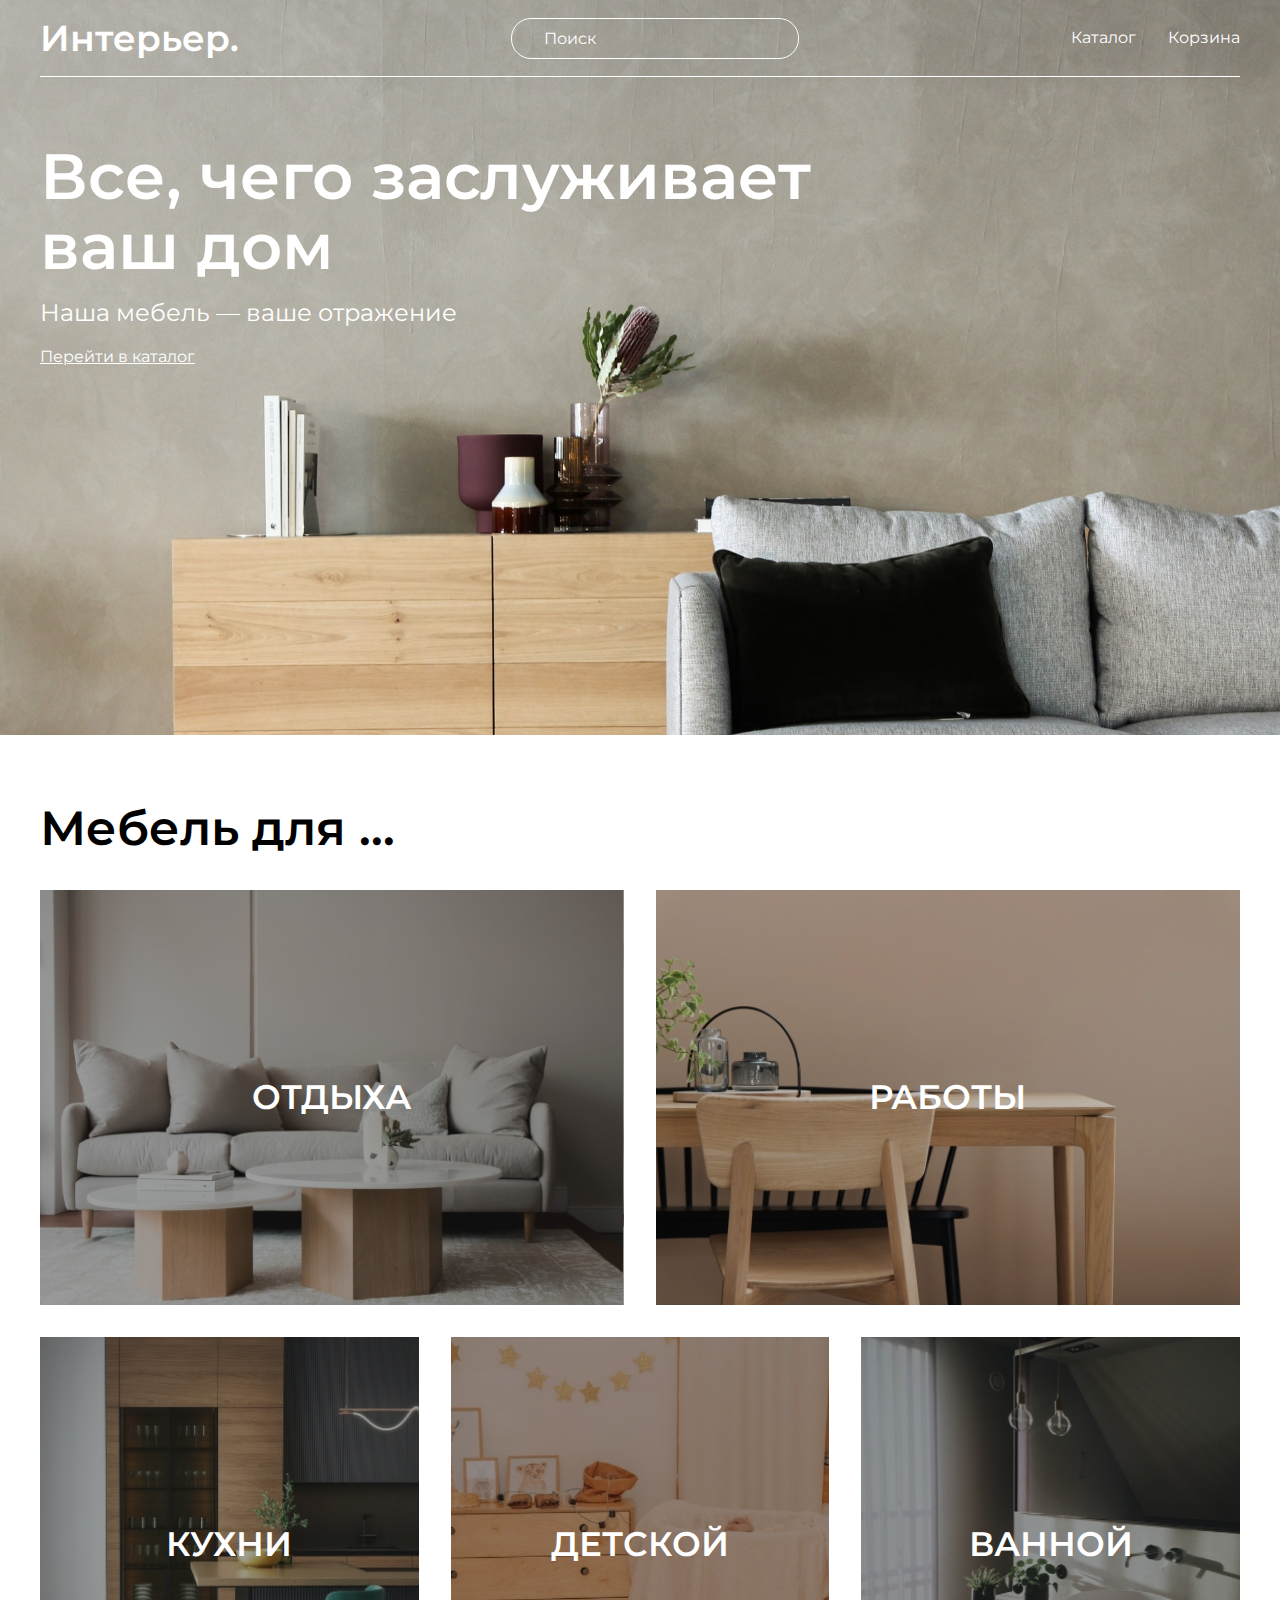
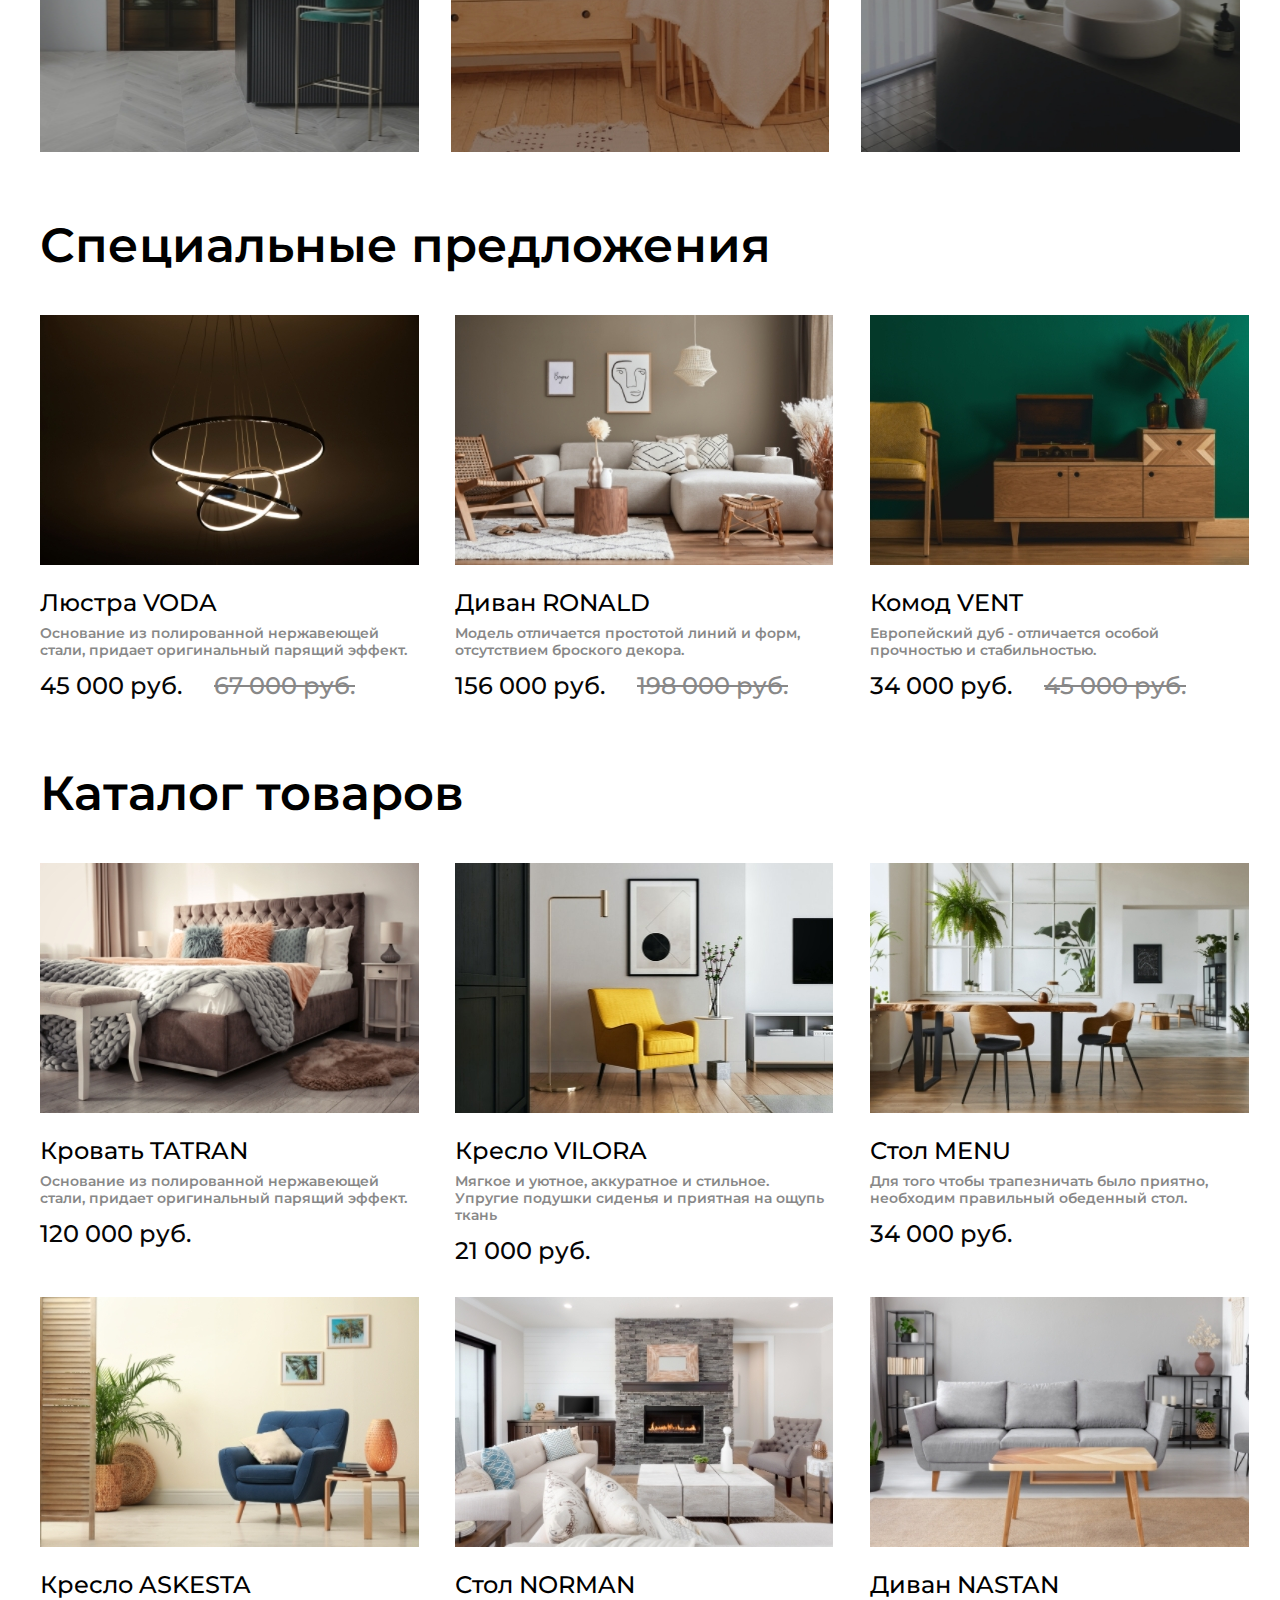
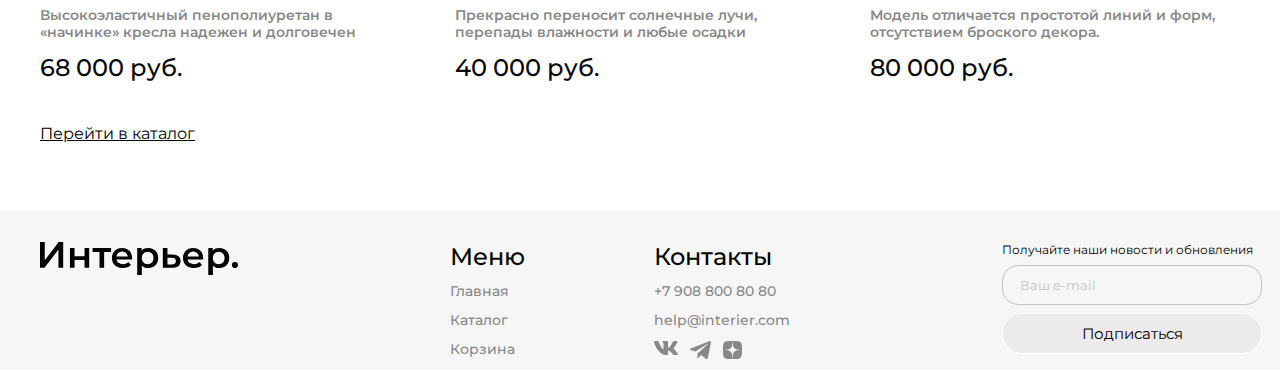
==== index.html @ 23f36836 "Add files via upload" ====
<!DOCTYPE html>
<html lang="en">
  <head>
    <meta charset="UTF-8" />
    <meta name="viewport" content="width=device-width, initial-scale=1.0" />
    <title>Shop</title>
    <link rel="icon" href="images/logo.jpg" />
    <link rel="stylesheet" href="styles/style.css" />
  </head>
  <body>
    <section class="top center">
      <header class="header">
        <section class="logo">
          <p>Интерьер.</p>
        </section>
        <form class="form">
          <input class="form__input" type="text" placeholder="Поиск" />
        </form>
        <nav class="menu">
          <ul>
            <li><a class="menu__link" href="catalog.html">Каталог</a></li>
            <li><a class="menu__link" href="basket.html">Корзина</a></li>
          </ul>
        </nav>
      </header>
      <section class="top__info">
        <h1 class="heading">Все, чего заслуживает ваш дом</h1>
        <p class="our-class">Наша мебель — ваше отражение</p>
        <a class="catalog" href="catalog.html">Перейти в каталог</a>
      </section>
    </section>
    <section class="center">
      <section class="for">
        <h2 class="product-for">Мебель для ...</h2>
        <section class="for__content">
          <section class="for__item for__item_big for__item_1">ОТДЫХА</section>
          <section class="for__item for__item_big for__item_2">РАБОТЫ</section>
          <section class="for__item for__item_small for__item_3">КУХНИ</section>
          <section class="for__item for__item_small for__item_4">
            ДЕТСКОЙ
          </section>
          <section class="for__item for__item_small for__item_5">
            ВАННОЙ
          </section>
        </section>
      </section>
    </section>
    <section class="center">
      <h2 class="product-special">Специальные предложения</h2>
      <section class="product-box">
        <section class="product-content">
          <a href="#">
            <img src="images/voda.jpeg" alt="default" />
          </a>
          <h3 class="product-name">Люстра VODA</h3>
          <p class="product-describe">
            Основание из полированной нержавеющей стали, придает оригинальный
            парящий эффект.
          </p>
          <section class="product-box__price">
            <p class="new-price">45 000 руб.</p>
            <p class="old-price">67 000 руб.</p>
          </section>
        </section>
        <section class="product-content">
          <a href="#">
            <img src="images/ronald.jpeg" alt="default" />
          </a>
          <h3 class="product-name">Диван RONALD</h3>
          <p class="product-describe">
            Модель отличается простотой линий и форм, отсутствием броского
            декора.
          </p>
          <section class="product-box__price">
            <p class="new-price">156 000 руб.</p>
            <p class="old-price">198 000 руб.</p>
          </section>
        </section>
        <section class="product-content">
          <a href="#">
            <img src="images/vent.jpeg" alt="default" />
          </a>
          <h3 class="product-name">Комод VENT</h3>
          <p class="product-describe">
            Европейский дуб - отличается особой прочностью и стабильностью.
          </p>
          <section class="product-box__price">
            <p class="new-price">34 000 руб.</p>
            <p class="old-price">45 000 руб.</p>
          </section>
        </section>
      </section>
    </section>
    <section class="center">
      <h2 class="product-special">Каталог товаров</h2>
      <section class="product-box">
        <section class="product-content">
          <a href="#">
            <img src="images/tatran.jpeg" alt="default" />
          </a>
          <h3 class="product-name">Кровать TATRAN</h3>
          <p class="product-describe">
            Основание из полированной нержавеющей стали, придает оригинальный
            парящий эффект.
          </p>
          <p class="new-price">120 000 руб.</p>
        </section>
        <section class="product-content">
          <a href="#">
            <img src="images/vilora.jpeg" alt="default" />
          </a>
          <h3 class="product-name">Кресло VILORA</h3>
          <p class="product-describe">
            Мягкое и уютное, аккуратное и стильное. Упругие подушки сиденья и
            приятная на ощупь ткань
          </p>
          <p class="new-price">21 000 руб.</p>
        </section>
        <section class="product-content">
          <a href="#">
            <img src="images/menu.jpeg" alt="default" />
          </a>
          <h3 class="product-name">Стол MENU</h3>
          <p class="product-describe">
            Для того чтобы трапезничать было приятно, необходим правильный
            обеденный стол.
          </p>
          <p class="new-price">34 000 руб.</p>
        </section>
        <section class="product-content">
          <a href="#">
            <img src="images/askesta.jpeg" alt="default" />
          </a>
          <h3 class="product-name">Кресло ASKESTA</h3>
          <p class="product-describe">
            Высокоэластичный пенополиуретан в «начинке» кресла надежен и
            долговечен
          </p>
          <p class="new-price">68 000 руб.</p>
        </section>
        <section class="product-content">
          <a href="#">
            <img src="images/norman.jpeg" alt="default" />
          </a>
          <h3 class="product-name">Стол NORMAN</h3>
          <p class="product-describe">
            Прекрасно переносит солнечные лучи, перепады влажности и любые
            осадки
          </p>
          <p class="new-price">40 000 руб.</p>
        </section>
        <section class="product-content">
          <a href="#">
            <img src="images/nastan.jpeg" alt="default" />
          </a>
          <h3 class="product-name">Диван NASTAN</h3>
          <p class="product-describe">
            Модель отличается простотой линий и форм, отсутствием броского
            декора.
          </p>
          <p class="new-price">80 000 руб.</p>
        </section>
      </section>
      <a class="product-catalog" href="catalog.html">Перейти в каталог</a>
    </section>
    <footer class="center footer">
      <section class="footer__logo">
        <img src="./images/interior.svg" alt="Логотип" width="198" />
      </section>
      <section class="footer__content">
        <section class="footer__info">
          <section class="footer__item">
            <h4 class="footer-menu">Меню</h4>
            <section class="footer__link">
              <a href="index.html">Главная</a>
            </section>
            <section class="footer__link">
              <a href="catalog.html">Каталог</a>
            </section>
            <section class="footer__link">
              <a href="basket.html">Корзина</a>
            </section>
          </section>
          <section class="footer__item">
            <h4 class="footer__contacts">Контакты</h4>
            <section class="footer__link">
              <a href="#">+7 908 800 80 80</a>
            </section>
            <section class="footer__link">
              <a href="#">help@interier.com</a>
            </section>
            <section class="footer__icons">
              <a href="https://vk.com/">
                <img src="images/vk.svg" alt="Вконтакте" />
              </a>
              <a href="https://telegram.org//">
                <img src="images/telegram.svg" alt="telegram" />
              </a>
              <a href="https://dzen.ru/">
                <img src="images/dzen.svg" alt="dzen" />
              </a>
            </section>
          </section>
        </section>
      </section>
      <section class="footer__form">
        <form action="#">
          <p class="news">Получайте наши новости и обновления</p>
          <input class="input-email" type="email" placeholder="Ваш e-mail" />
          <button class="btn-subscribe">Подписаться</button>
        </form>
      </section>
    </footer>
  </body>
</html>
---- styles/style.css ----
@charset "UTF-8";
@import url("https://fonts.googleapis.com/css2?family=Montserrat:ital,wght@0,100..900;1,100..900&display=swap");
@import url("https://fonts.googleapis.com/css2?family=Montserrat:ital,wght@0,100..900;1,100..900&display=swap");
* {
  margin: 0;
  padding: 0;
  font-family: Montserrat;
}

.center {
  padding-left: calc(50% - 600px);
  padding-right: calc(50% - 600px);
}

.header {
  display: flex;
  height: 76px;
  margin-bottom: 64px;
  flex-wrap: wrap;
  justify-content: space-between;
  align-items: center;
  border-bottom: 0.5px solid white;
}

.menu {
  display: flex;
  gap: 32px;
}

.menu > ul {
  display: flex;
  list-style-type: none;
  padding: 0;
  margin: 0;
  gap: 32px;
}

.menu__link {
  font-size: 16px;
  line-height: 20px;
  text-decoration: none;
  color: white;
}

.menu-link:hover,
.footer__link:hover {
  text-decoration: underline;
}

.heading {
  color: white;
  font-size: 64px;
  font-weight: 600;
  line-height: 70px;
  letter-spacing: 0%;
  text-align: left;
  width: 792px;
  margin-bottom: 16px;
}

.our-class {
  color: white;
  font-family: Montserrat;
  font-size: 24px;
  font-weight: 400;
  line-height: 32px;
  letter-spacing: 0%;
  text-align: left;
  width: 792px;
  margin-bottom: 16px;
}

.catalog {
  color: white;
  font-family: Montserrat;
  font-size: 16px;
  font-weight: 400;
  line-height: 24px;
  letter-spacing: 0%;
  text-align: left;
  text-decoration-line: underline;
}

.product-catalog {
  display: block;
  color: black;
  font-family: Montserrat;
  font-size: 16px;
  font-weight: 400;
  line-height: 24px;
  letter-spacing: 0%;
  text-align: left;
  text-decoration-line: underline;
  margin-top: 40px;
  margin-bottom: 64px;
}

.product-special,
.product-for {
  font-weight: 600;
  font-size: 48px;
  line-height: 59px;
  color: #000000;
  margin-bottom: 32px;
  padding-top: 64px;
}

.product-content {
  display: flex;
  font-weight: 600;
  font-size: 48px;
  line-height: 59px;
  color: #000000;
  width: 370px;
  flex-direction: column;
}

.product-name {
  font-weight: 500;
  font-size: 24px;
  line-height: 29px;
  color: #000000;
  margin-top: 10px;
  margin-bottom: 8px;
}

.product-describe {
  font-size: 14px;
  line-height: 17px;
  color: #888888;
  margin-bottom: 12px;
}

.product-box {
  display: flex;
  gap: 32px;
  flex-wrap: wrap;
}

.product-box__price {
  display: flex;
  gap: 32px;
}

.new-price {
  font-weight: 500;
  font-size: 24px;
  line-height: 29px;
  color: #050505;
}

.old-price {
  font-weight: 500;
  font-size: 24px;
  line-height: 29px;
  text-decoration-line: line-through;
  color: #888888;
}

.footer__contacts {
  color: rgb(0, 0, 0);
  font-size: 24px;
  font-weight: 500;
  line-height: 29px;
  letter-spacing: 0%;
  text-align: left;
  margin-bottom: 12px;
}

.footer__link {
  color: rgb(136, 136, 136);
  font-size: 14px;
  font-weight: 500;
  line-height: 17px;
  letter-spacing: 0%;
  text-align: left;
  margin-bottom: 12px;
}

.news {
  font-size: 14px;
  line-height: 16px;
  color: #000000;
  margin-bottom: 16px;
}

.btn-subscribe {
  background: rgba(222, 215, 215, 0.41);
  border: 1px solid #ffffff;
  box-sizing: border-box;
  border-radius: 20px;
  width: 260px;
  height: 41px;
  font-size: 15px;
  line-height: 18px;
  color: #000000;
}

.contacts__link {
  color: rgb(136, 136, 136);
  font-family: Montserrat;
  font-size: 14px;
  font-weight: 500;
  line-height: 17px;
  letter-spacing: 0%;
  text-align: left;
  margin-bottom: 12px;
}

.form__input {
  box-sizing: border-box;
  border: 1px solid rgb(255, 255, 255);
  border-radius: 20px;
  font-size: 16px;
  line-height: 20px;
  text-decoration: none;
  color: white;
  width: 288px;
  height: 41px;
  padding-left: 32px;
  padding-top: 10.5px;
  padding-bottom: 10.5px;
  background-color: transparent;
}

.input-email {
  box-sizing: border-box;
  border: 1px solid rgb(196, 196, 196);
  border-radius: 16px;
  background: rgb(255, 255, 255);
  width: 260px;
  height: 40px;
  color: rgb(196, 196, 196);
  padding-left: 17px;
  padding-top: 12px;
  padding-bottom: 13px;
  background-color: transparent;
  margin-bottom: 8px;
}

.form__input::-moz-placeholder {
  color: white;
}

.form__input::placeholder {
  color: white;
}

.input-email::-moz-placeholder {
  color: rgb(196, 196, 196);
}

.input-email::placeholder {
  color: rgb(196, 196, 196);
}

.logo {
  color: white;
  font-family: Montserrat;
  font-size: 36px;
  font-weight: 600;
  line-height: 44px;
  letter-spacing: 0%;
  text-align: left;
}

.footer__logo {
  fill: black;
}

.footer__item a {
  text-decoration: none;
  color: rgb(136, 136, 136);
  font-family: Montserrat;
  font-size: 14px;
  font-weight: 500;
  line-height: 17px;
  letter-spacing: 0%;
  text-align: left;
}

.top {
  background: url(../images/top.jpeg), rgb(196, 196, 196);
  background-size: cover;
  height: 735px;
}

.footer-menu {
  color: rgb(0, 0, 0);
  font-size: 24px;
  font-weight: 500;
  line-height: 29px;
  letter-spacing: 0%;
  text-align: left;
  margin-bottom: 12px;
}

footer {
  background: rgb(247, 246, 246);
  display: flex;
  gap: 212px;
  padding-top: 32px;
}

.footer__info {
  display: flex;
  gap: 129px;
}

.footer__content {
  display: flex;
  gap: 192px;
}

.footer__icons {
  display: flex;
  gap: 12px;
}

.news {
  color: rgb(0, 0, 0);
  font-family: Montserrat;
  font-size: 12px;
  font-weight: 400;
  line-height: 15px;
  letter-spacing: 0%;
  text-align: left;
  margin-bottom: 8px;
}

.for__item {
  height: 415px;
  font-family: Montserrat;
  font-size: 34px;
  font-weight: 600;
  line-height: 41px;
  letter-spacing: 0%;
  color: white;
  display: flex;
  justify-content: center;
  align-items: center;
}

.for__content {
  display: grid;
  gap: 32px;
  grid-template-columns: repeat(12, 1fr);
}

.for__item_big {
  grid-column: span 6;
}

.for__item_small {
  grid-column: span 4;
}

.for__item_1 {
  background-image: url(../images/for-chill.jpeg);
}

.for__item_2 {
  background-image: url(../images/for-work.jpeg);
}

.for__item_3 {
  background-image: url(../images/for-kitchen.jpeg);
}

.for__item_4 {
  background-image: url(../images/for-lullaby.jpeg);
}

.for__item_5 {
  background-image: url(../images/for-bathroom.jpeg);
}

.catalog {
  color: rgb(255, 255, 255);
  font-family: Montserrat;
  font-size: 16px;
  font-weight: 400;
  line-height: 24px;
  letter-spacing: 0%;
  text-align: left;
  text-decoration-line: underline;
}

.show-more {
  display: block;
  color: black;
  font-family: Montserrat;
  font-size: 16px;
  font-weight: 400;
  line-height: 24px;
  letter-spacing: 0%;
  text-align: left;
  text-decoration-line: underline;
  margin-top: 40px;
  margin-bottom: 64px;
}

.product-box {
  margin-top: 40px;
  display: flex;
  gap: 32px;
  flex-wrap: wrap;
  justify-content: space-between;
}

.top-catalog {
  background: url(../images/interior-top.jpeg), rgb(196, 196, 196);
  background-size: cover;
  height: 400px;
}

.catalog-info {
  display: flex;
  margin-top: 64px;
  justify-content: space-between;
}

.catalog-info__path {
  display: flex;
  justify-content: space-between;
  gap: 10px;
  width: 229px;
}

.catalog-info__path_link {
  color: black;
  text-decoration: none;
}

.catalog-info__selectors {
  display: flex;
}

.catalog-info__filtration_selector,
.catalog-info__ordering_selector {
  appearance: none; /* Убираем стандартный вид */
  -webkit-appearance: none; /* Для Safari */
  -moz-appearance: none; /* Для Firefox */
  display: flex;
  align-items: center;
  padding: 10px 54px 10px 20px;
  border: 1px solid #000;
  border-radius: 20px;
  font-size: 16px;
  cursor: pointer;
  -webkit-user-select: none;
     -moz-user-select: none;
          user-select: none;
  width: -moz-fit-content;
  width: fit-content;
  appearance: none;
  background: url(../images/selector-triangle.svg) no-repeat calc(100% - 22px) 16px;
}

.catalog-info__ordering {
  margin-left: 10px;
}

/* Позиционирование всплывающей фильтрации */
.title {
  color: rgb(5, 5, 5);
  font-family: Montserrat;
  font-size: 16px;
  font-weight: 500;
  line-height: 20px;
  letter-spacing: 0%;
  text-align: left;
  margin-bottom: 14px;
}

.catalog-info__filtration {
  position: relative;
}

.catalog-info__filtration_on {
  box-shadow: 0px 4px 67px -12px rgba(0, 0, 0, 0.32);
  display: block;
  width: 446px;
  height: 468px;
  position: absolute;
  right: 0px;
  bottom: -562px;
  background-color: white;
  padding-left: 48px;
  padding-right: 48px;
  padding-top: 40px;
  padding-bottom: 40px;
  /*text*/
  color: rgb(0, 0, 0);
  font-family: Montserrat;
  font-size: 14px;
  font-weight: 400;
  line-height: 17px;
  letter-spacing: 0%;
  text-align: left;
}

.catalog-info__filtration_on_all {
  display: flex;
  justify-content: space-between;
  flex-direction: row;
  gap: 80px;
}

.catalog-info__filtration_on form {
  width: 100%;
}

input[type=radio] {
  display: none;
}

input[type=radio] + label {
  position: relative;
  padding-left: 25px;
  cursor: pointer;
  color: rgb(0, 0, 0);
  font-family: Montserrat;
  font-size: 14px;
  font-weight: 400;
  line-height: 17px;
  letter-spacing: 0%;
  text-align: left;
}

input[type=radio] + label:before {
  content: "";
  position: absolute;
  left: 0;
  top: 50%;
  transform: translateY(-50%);
  width: 15px;
  height: 15px;
  border: 1px solid black;
  border-radius: 50%;
  background-color: white;
}

input[type=radio]:checked + label:after {
  content: "";
  position: absolute;
  width: 4px;
  height: 6px;
  left: 4px;
  top: 7px;
  border: 1px solid black;
  border-width: 0px 1px 1px 0px;
  transform: rotate(45deg) translateY(-50%);
}

.catalog-info__filtration_on_delivery-date {
  display: flex;
  flex-direction: column;
  gap: 14px;
  margin-bottom: 32px;
}

.catalog-info__filtration_on_price {
  margin-bottom: 36px;
}

.first-circle,
.last-circle {
  height: 6px;
  width: 6px;
  border: 1px solid black;
  background-color: black;
  border-radius: 50%;
  position: relative;
  bottom: 3px;
}

.progress-bar {
  display: flex;
  justify-content: space-between;
}

.catalog-info__filtration_on_price_range {
  display: flex;
  justify-content: space-between;
}

.progress-bar {
  margin-top: 18px;
  width: 100%;
  height: 1px;
  background-color: #000;
}

input[type=checkbox] {
  display: none;
}

input[type=checkbox] + label {
  position: relative;
  padding-left: 25px;
  cursor: pointer;
  color: rgb(0, 0, 0);
  font-family: Montserrat;
  font-size: 14px;
  font-weight: 400;
  line-height: 17px;
  letter-spacing: 0%;
  text-align: left;
}

input[type=checkbox] + label:before {
  content: "";
  position: absolute;
  left: 0;
  top: 50%;
  transform: translateY(-50%);
  width: 15px;
  height: 15px;
  border: 1px solid black;
  border-radius: 5%;
  background-color: white;
}

input[type=checkbox]:checked + label:after {
  content: "";
  position: absolute;
  top: 30%;
  width: 4px;
  height: 6px;
  left: 4px;
  border: 1px solid black;
  border-width: 0px 1px 1px 0px;
  transform: rotate(45deg) translateY(-50%);
}

.catalog-info__filtration_on_type {
  display: flex;
  flex-direction: column;
  gap: 14px;
}

.catalog-info__filtration_on_1,
.catalog-info__filtration_on_2 {
  display: flex;
  flex-direction: column;
  width: 50%;
}

/*Цвета квадратов чекбокса*/
.catalog-info__filtration_on_color > #white + label:before {
  background-color: white;
}

.catalog-info__filtration_on_color > #black + label:before {
  background-color: black;
}

.catalog-info__filtration_on_color > #gray + label:before {
  background-color: gray;
}

.catalog-info__filtration_on_color > #red + label:before {
  background-color: red;
}

.catalog-info__filtration_on_color > #orange + label:before {
  background-color: orange;
}

.catalog-info__filtration_on_color > #yellow + label:before {
  background-color: yellow;
}

.catalog-info__filtration_on_color > #green + label:before {
  background-color: green;
}

.catalog-info__filtration_on_color > #turquoise + label:before {
  background-color: turquoise;
}

.catalog-info__filtration_on_color > #blue + label:before {
  background-color: blue;
}

.catalog-info__filtration_on_color > #darkblue + label:before {
  background-color: darkblue;
}

.catalog-info__filtration_on_color > #violet + label:before {
  background-color: violet;
}

.catalog-info__filtration_on_color > #darkviolet + label:before {
  background-color: darkviolet;
}

.catalog-info__filtration_on_color > #darkpink + label:before {
  background-color: rgb(216, 154, 255);
}

.catalog-info__filtration_on_color > #pink + label:before {
  background-color: pink;
}

.catalog-info__filtration_on_submit > button[type=submit] {
  padding: 10px 76px;
  border-radius: 20px;
  background-color: white;
  box-sizing: border-box;
  border: 1px solid rgb(4, 4, 4);
  position: relative;
  left: calc(100% - 252px);
}

.catalog-info__filtration_on_submit > button[type=submit]:hover {
  cursor: pointer;
}

.catalog-info__filtration_on_submit {
  position: relative;
}

.catalog-info__filtration_on_color {
  display: flex;
  flex-direction: row;
  flex-wrap: wrap;
  gap: 29px 0px;
  justify-content: space-between;
  margin-top: 15px;
  margin-bottom: 32px;
}

button[type=submit] {
  margin-bottom: 0px;
}

.heading-basket {
  color: white;
  font-size: 64px;
  font-weight: 600;
  line-height: 70px;
  letter-spacing: 0%;
  text-align: left;
  width: 792px;
  margin-bottom: 16px;
  margin-top: 127px;
}

.top-basket {
  background: url(../images/basket-top.jpeg), rgb(196, 196, 196);
  background-size: cover;
  height: 400px;
  background-position: center;
  background-repeat: no-repeat;
}

.for__item {
  height: 415px;
  font-family: Montserrat;
  font-size: 34px;
  font-weight: 600;
  line-height: 41px;
  letter-spacing: 0%;
  color: white;
  display: flex;
  justify-content: center;
  align-items: center;
}

.for__content {
  display: grid;
  gap: 32px;
  grid-template-columns: repeat(12, 1fr);
}

.for__item_big {
  grid-column: span 6;
}

.for__item_small {
  grid-column: span 4;
}

.for__item_1 {
  background-image: url(../images/for-chill.jpeg);
}

.for__item_2 {
  background-image: url(../images/for-work.jpeg);
}

.for__item_3 {
  background-image: url(../images/for-kitchen.jpeg);
}

.for__item_4 {
  background-image: url(../images/for-lullaby.jpeg);
}

.for__item_5 {
  background-image: url(../images/for-bathroom.jpeg);
} 
.basket {
  display: grid;
  grid-template-columns: repeat(12, 1fr);
  gap: 32px;
  margin-top: 64px;
}
.basket__form {
  border-radius: 20px;
  background: rgb(247, 246, 246);
  height: 556px;
  grid-column: span 4;
  display: flex;
  flex-direction: column;
  align-items: center;
}
.basket__form-heading {
  margin-top: 42px;
  font-size: 20px;
  font-weight: 700;
}
.basket__form-data {
  padding: 0;
  margin-top: 35px;
}
.basket__form-data-adress {
  margin-top: 44px;
  border-bottom: 1px solid rgb(202, 205, 216);
}
.basket__form-data-name {
  border-bottom: 1px solid rgb(202, 205, 216);
}
.basket__form-data-number {
  margin-top: 44px;
  border-bottom: 1px solid rgb(202, 205, 216);
}
.basket__form-data input {
  width: 288px;
  border: none;
  background-color: rgb(247, 246, 246);
}
.basket__form-data input::-moz-placeholder {
  color: #000000;
  font-size: 14px;
  font-weight: 400;
  line-height: 17px;
  letter-spacing: 0px;
  text-align: left;
}
.basket__form-data input::placeholder {
  color: #000000;
  font-size: 14px;
  font-weight: 400;
  line-height: 17px;
  letter-spacing: 0px;
  text-align: left;
}
.basket__form-total {
  color: rgb(0, 0, 0);
  font-family: Montserrat;
  font-size: 24px;
  font-weight: 500;
  line-height: 29px;
  letter-spacing: 0px;
  text-align: center;
  margin-top: 64px;
}
.basket__form-ordering {
  margin-top: 18px;
}
.basket__form-ordering button {
  padding-left: 76px;
  padding-right: 76px;
  box-sizing: border-box;
  border: 1px solid rgb(4, 4, 4);
  border-radius: 20px;
  color: #000000;
  font-weight: 400;
  font-family: Montserrat;
  font-size: 16px;
  font-weight: 400;
  line-height: 210%;
  letter-spacing: 0px;
  text-align: center;
  text-decoration-line: none;
}
.basket__form-ordering button:hover {
  cursor: pointer;
}
.basket__content {
  grid-column: span 8;
}
.basket__name-box {
  display: flex;
  justify-content: space-between;
  padding-bottom: 14px;
}
.basket__item {
  align-items: flex-start;
  justify-content: space-between;
  display: flex;
  padding-top: 25px;
  padding-bottom: 32px;
  border-top: 0.5px solid rgb(202, 205, 216);
}
.basket__info {
  width: 276px;
  display: flex;
  gap: 16px;
  flex-direction: column;
}
.basket__info-description {
  font-size: 14px;
  font-weight: 400;
  color: rgb(136, 136, 136);
}
.basket__info-price {
  color: rgb(5, 5, 5);
  font-size: 16px;
  font-weight: 600;
}
.basket__info h4 {
  font-size: 24px;
  font-weight: 600;
}
.basket__left {
  display: flex;
  gap: 32px;
}
.basket__choice {
  display: flex;
  gap: 7px;
}
.basket__choice-remove, .basket__choice-continue {
  padding-left: 33px;
  padding-right: 34px;
  padding-top: 10px;
  padding-bottom: 10px;
  border: 1px solid rgb(0, 0, 0);
  border-radius: 50px;
  background-color: white;
}
.basket__choice-remove a, .basket__choice-continue a {
  color: #000000;
  text-decoration: none;
  font-weight: 400;
}
.basket__choice-remove:hover, .basket__choice-continue:hover {
  cursor: pointer;
}
.basket__link-box {
  display: flex;
  gap: 30px;
}
.basket__link-box-delete, .basket__link-box-chosen {
  color: #000000;
  font-weight: 400;
  font-family: Montserrat;
  font-size: 14px;
  font-weight: 400;
  line-height: 210%;
  letter-spacing: 0px;
  text-align: center;
  text-decoration-line: underline;
}
.basket__item-number input {
  padding-left: 13px;
  padding-top: 11px;
  padding-bottom: 13px;
  padding-right: 24px;
  width: 32px;
  height: 25px;
  border-radius: 6px;
  background: rgb(247, 246, 246);
}/*# sourceMappingURL=style.css.map */
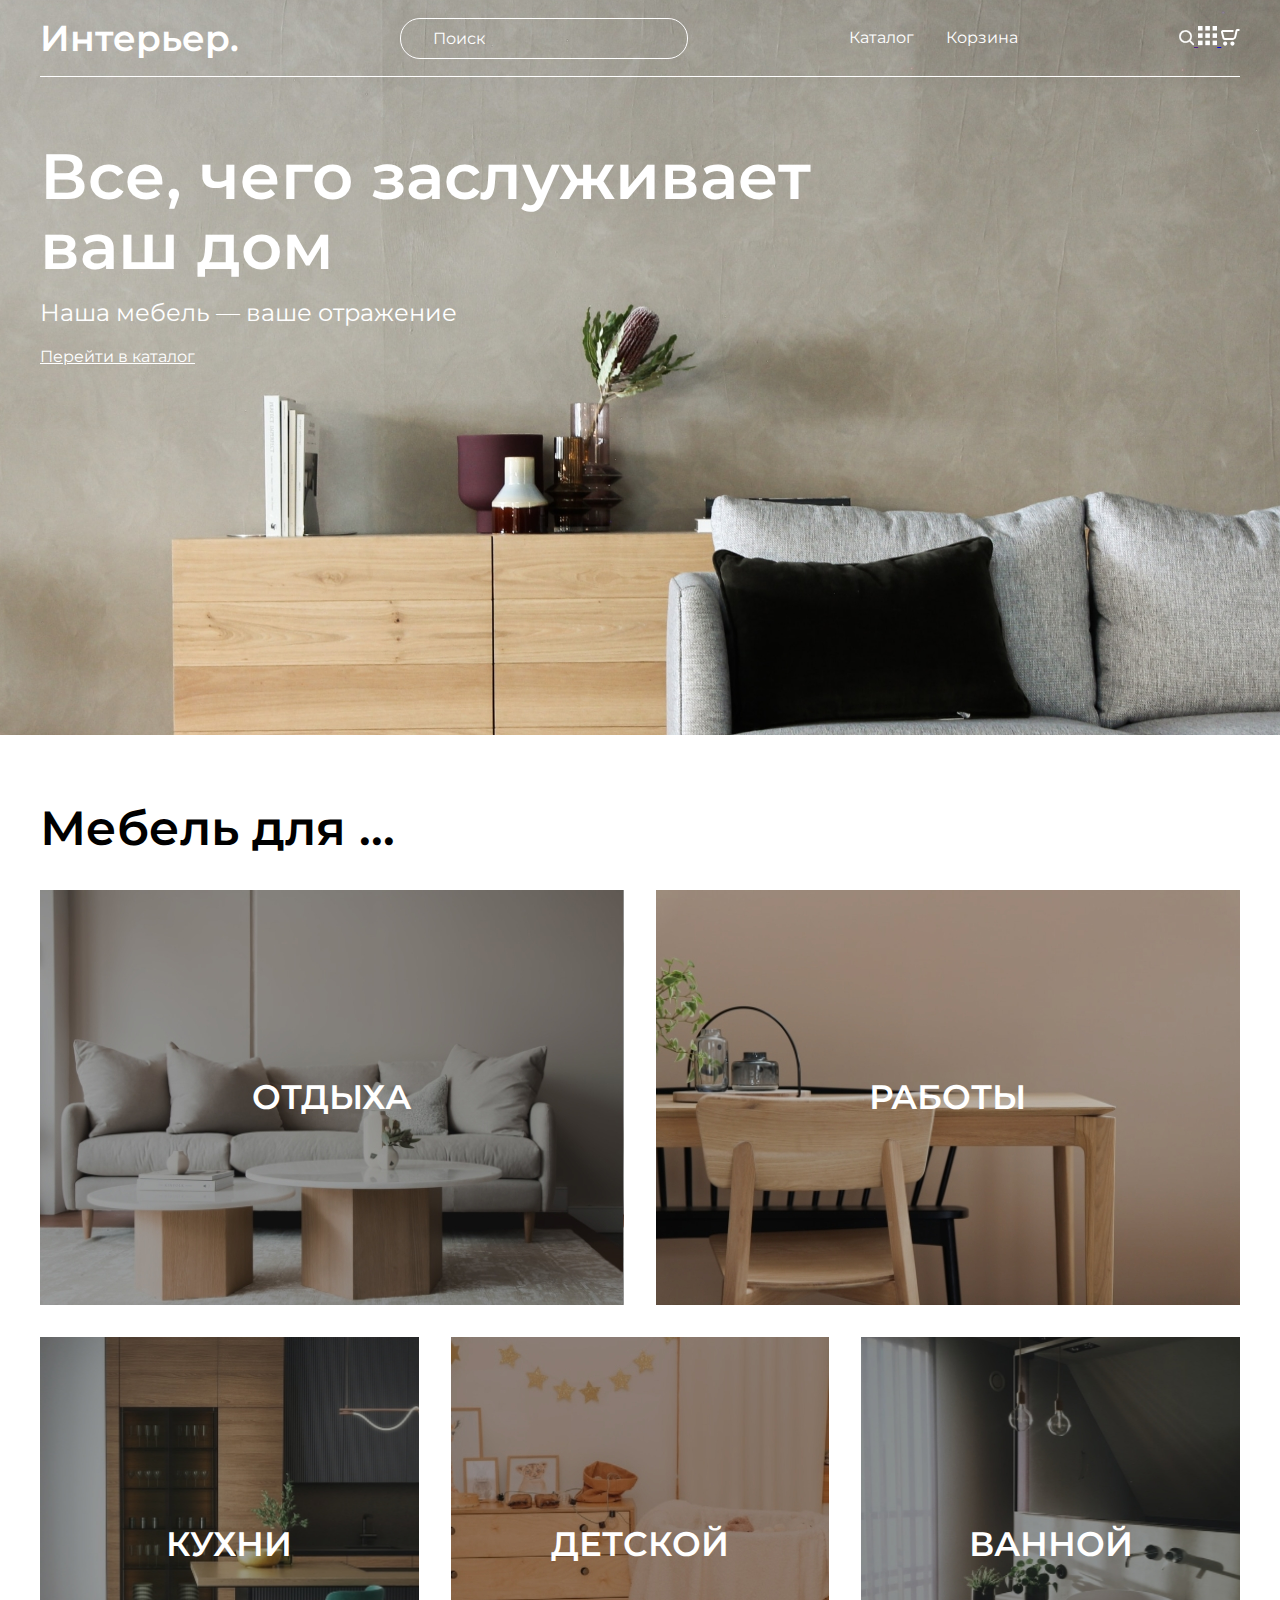
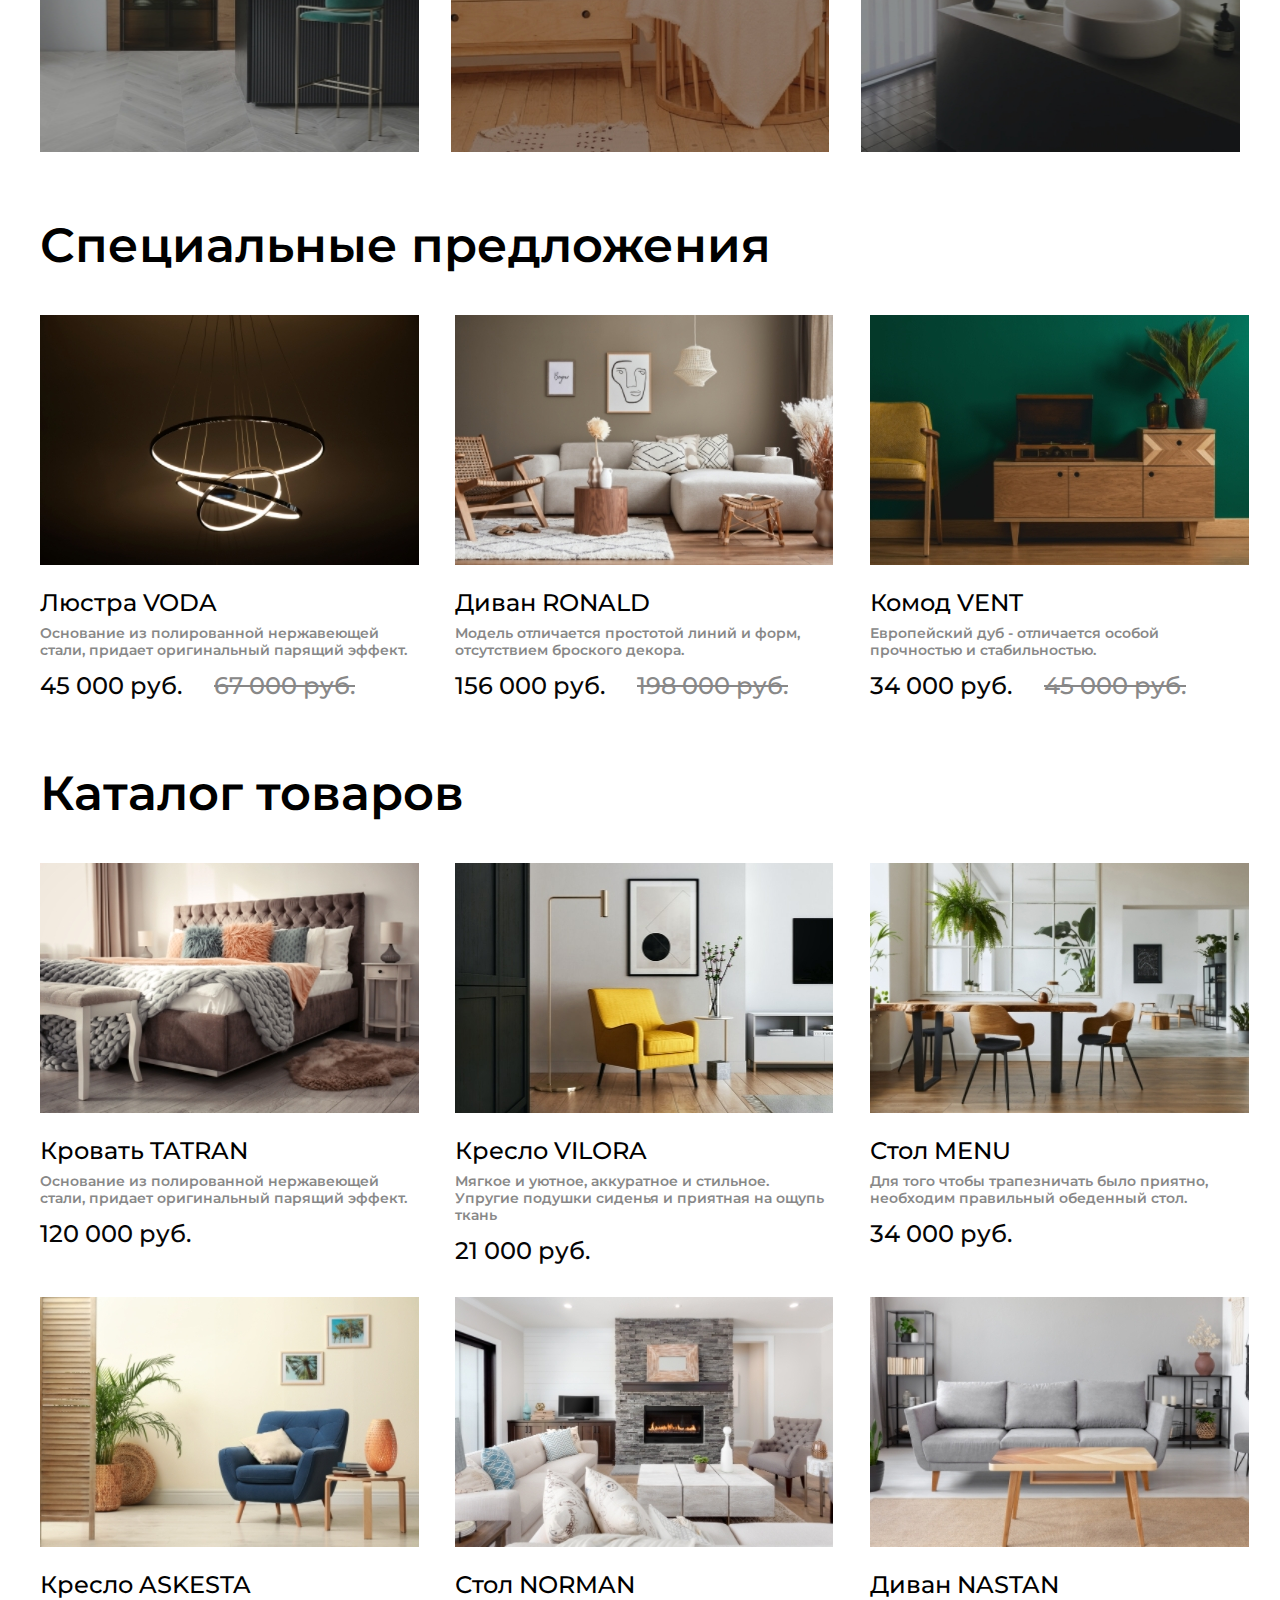
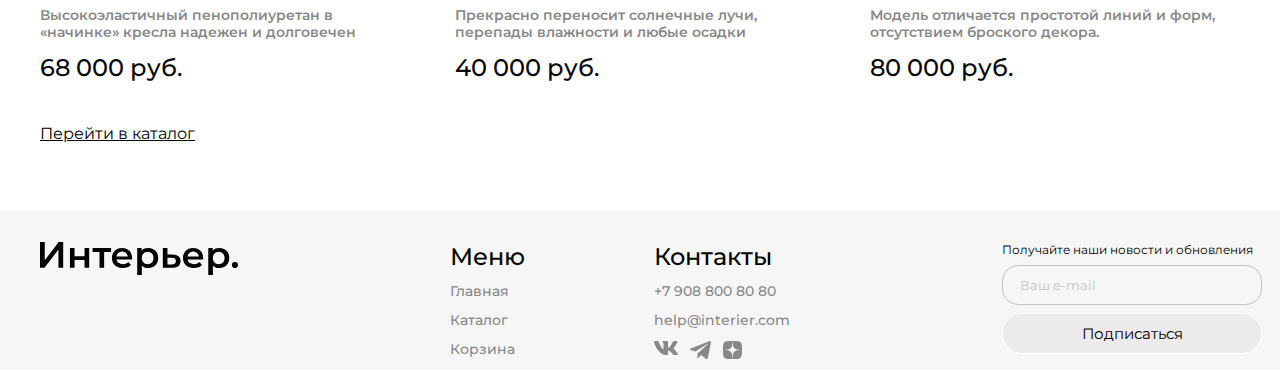
==== commit b64f48a7: "second-commit" ====
--- a/index.html
+++ b/index.html
@@ -22,6 +22,143 @@
             <li><a class="menu__link" href="basket.html">Корзина</a></li>
           </ul>
         </nav>
+        <div class="menu-mob">
+          <a href=""
+            ><svg
+              width="15.366211"
+              height="15.360107"
+              viewBox="0 0 15.3662 15.3601"
+              fill="none"
+              xmlns="http://www.w3.org/2000/svg"
+              xmlns:xlink="http://www.w3.org/1999/xlink"
+            >
+              <desc>Created with Pixso.</desc>
+              <defs />
+              <path
+                id="Vector"
+                d="M11.53 10.41C12.52 9.14 12.99 7.54 12.84 5.93C12.68 4.33 11.93 2.84 10.72 1.78C9.51 0.71 7.94 0.15 6.33 0.2C4.72 0.25 3.19 0.91 2.05 2.05C0.91 3.19 0.25 4.72 0.2 6.33C0.15 7.94 0.71 9.51 1.78 10.72C2.85 11.93 4.33 12.68 5.94 12.83C7.54 12.99 9.14 12.52 10.42 11.53L10.45 11.56L13.81 14.92C13.88 15 13.97 15.05 14.07 15.09C14.16 15.13 14.27 15.16 14.37 15.16C14.47 15.16 14.58 15.13 14.67 15.09C14.77 15.05 14.86 15 14.93 14.92C15 14.85 15.06 14.76 15.1 14.67C15.14 14.57 15.16 14.47 15.16 14.36C15.16 14.26 15.14 14.16 15.1 14.06C15.06 13.96 15 13.88 14.93 13.8L11.57 10.44C11.56 10.43 11.55 10.42 11.53 10.41ZM9.89 3.17C10.34 3.61 10.69 4.13 10.94 4.71C11.18 5.29 11.31 5.91 11.31 6.53C11.31 7.16 11.19 7.78 10.95 8.36C10.71 8.94 10.36 9.47 9.92 9.91C9.47 10.36 8.95 10.71 8.37 10.95C7.79 11.18 7.17 11.31 6.54 11.3C5.91 11.3 5.29 11.17 4.72 10.93C4.14 10.69 3.61 10.33 3.17 9.88C2.29 8.99 1.8 7.79 1.81 6.53C1.81 5.28 2.31 4.08 3.2 3.19C4.09 2.31 5.29 1.81 6.54 1.8C7.79 1.8 9 2.29 9.89 3.17Z"
+                fill="#FFFFFF"
+                fill-opacity="1.000000"
+                fill-rule="evenodd"
+              />
+              <path
+                id="Vector"
+                d="M13.04 7.14Q13.09 6.54 13.03 5.92Q12.98 5.3 12.81 4.71Q12.63 4.12 12.35 3.56Q12.07 3.01 11.69 2.53Q11.32 2.04 10.85 1.63Q10.38 1.22 9.86 0.91Q9.33 0.59 8.75 0.38Q8.16 0.17 7.55 0.07Q6.95 -0.02 6.33 0Q5.7 0.02 5.11 0.15Q4.51 0.28 3.94 0.53Q3.37 0.78 2.86 1.12Q2.35 1.47 1.91 1.91Q1.47 2.35 1.13 2.85Q0.78 3.36 0.53 3.93Q0.29 4.5 0.15 5.1Q0.02 5.7 0 6.32Q-0.02 6.95 0.07 7.55Q0.17 8.16 0.38 8.74Q0.59 9.33 0.9 9.86Q1.22 10.38 1.63 10.85Q2.04 11.32 2.53 11.69Q3.01 12.07 3.57 12.35Q4.12 12.63 4.71 12.81Q5.3 12.98 5.92 13.03Q6.54 13.09 7.15 13.03Q7.76 12.98 8.36 12.8Q8.96 12.63 9.5 12.35Q9.97 12.11 10.4 11.79L13.67 15.06Q13.74 15.13 13.82 15.19Q13.9 15.24 13.99 15.28Q14.08 15.32 14.18 15.34Q14.27 15.36 14.37 15.36Q14.47 15.36 14.56 15.34Q14.66 15.32 14.75 15.28Q14.84 15.24 14.92 15.19Q15 15.13 15.07 15.06Q15.14 14.99 15.19 14.91Q15.25 14.83 15.29 14.74Q15.32 14.65 15.34 14.56Q15.36 14.46 15.36 14.36Q15.36 14.26 15.34 14.17Q15.32 14.07 15.29 13.98Q15.25 13.89 15.19 13.81Q15.14 13.73 15.07 13.66L11.8 10.39Q12.11 9.96 12.35 9.5Q12.63 8.95 12.8 8.35Q12.98 7.75 13.04 7.14ZM11.53 10.41C12.52 9.14 12.99 7.54 12.84 5.93C12.68 4.33 11.93 2.84 10.72 1.78C9.51 0.71 7.94 0.15 6.33 0.2C4.72 0.25 3.19 0.91 2.05 2.05C0.91 3.19 0.25 4.72 0.2 6.33C0.15 7.94 0.71 9.51 1.78 10.72C2.85 11.93 4.33 12.68 5.94 12.83C7.54 12.99 9.14 12.52 10.42 11.53L10.45 11.56L13.81 14.92C13.88 15 13.97 15.05 14.07 15.09C14.16 15.13 14.27 15.16 14.37 15.16C14.47 15.16 14.58 15.13 14.67 15.09C14.77 15.05 14.86 15 14.93 14.92C15 14.85 15.06 14.76 15.1 14.67C15.14 14.57 15.16 14.47 15.16 14.36C15.16 14.26 15.14 14.16 15.1 14.06C15.06 13.96 15 13.88 14.93 13.8L11.57 10.44C11.56 10.43 11.55 10.42 11.53 10.41ZM9.89 3.17C10.34 3.61 10.69 4.13 10.94 4.71C11.18 5.29 11.31 5.91 11.31 6.53C11.31 7.16 11.19 7.78 10.95 8.36C10.71 8.94 10.36 9.47 9.92 9.91C9.47 10.36 8.95 10.71 8.37 10.95C7.79 11.18 7.17 11.31 6.54 11.3C5.91 11.3 5.29 11.17 4.72 10.93C4.14 10.69 3.61 10.33 3.17 9.88C2.29 8.99 1.8 7.79 1.81 6.53C1.81 5.28 2.31 4.08 3.2 3.19C4.09 2.31 5.29 1.81 6.54 1.8C7.79 1.8 9 2.29 9.89 3.17ZM10.33 4Q10.58 4.37 10.75 4.79Q10.93 5.21 11.02 5.64Q11.11 6.08 11.11 6.54Q11.11 6.99 11.03 7.43Q10.94 7.87 10.77 8.29Q10.59 8.71 10.35 9.08Q10.1 9.45 9.78 9.77Q9.46 10.09 9.08 10.34Q8.71 10.59 8.29 10.76Q7.87 10.93 7.43 11.02Q7 11.11 6.54 11.1Q6.09 11.1 5.65 11.01Q5.21 10.92 4.79 10.75Q4.37 10.57 4 10.32Q3.64 10.07 3.32 9.74Q3 9.42 2.76 9.05Q2.52 8.69 2.35 8.27Q2.18 7.85 2.09 7.42Q2.01 6.99 2.01 6.54Q2.01 6.08 2.1 5.65Q2.19 5.22 2.36 4.8Q2.53 4.39 2.78 4.02Q3.02 3.65 3.34 3.34Q3.66 3.02 4.03 2.77Q4.39 2.53 4.81 2.35Q5.23 2.18 5.66 2.09Q6.09 2.01 6.54 2Q6.99 2 7.42 2.09Q7.86 2.17 8.28 2.34Q8.69 2.51 9.06 2.75Q9.43 2.99 9.75 3.31Q10.07 3.63 10.33 4Z"
+                fill="#FFFFFF"
+                fill-opacity="1.000000"
+                fill-rule="evenodd"
+              />
+            </svg>
+          </a>
+          <a href="catalog.html"
+            ><svg
+              width="19.199463"
+              height="19.199951"
+              viewBox="0 0 19.1995 19.2"
+              fill="none"
+              xmlns="http://www.w3.org/2000/svg"
+              xmlns:xlink="http://www.w3.org/1999/xlink"
+            >
+              <desc>Created with Pixso.</desc>
+              <defs />
+              <rect
+                id="Rectangle 46"
+                width="4.571429"
+                height="4.571429"
+                fill="#FFFFFF"
+                fill-opacity="1.000000"
+              />
+              <rect
+                id="Rectangle 41"
+                y="7.314209"
+                width="4.571429"
+                height="4.571429"
+                fill="#FFFFFF"
+                fill-opacity="1.000000"
+              />
+              <rect
+                id="Rectangle 47"
+                y="14.628540"
+                width="4.571429"
+                height="4.571428"
+                fill="#FFFFFF"
+                fill-opacity="1.000000"
+              />
+              <rect
+                id="Rectangle 48"
+                x="7.313477"
+                y="7.314209"
+                width="4.571429"
+                height="4.571429"
+                fill="#FFFFFF"
+                fill-opacity="1.000000"
+              />
+              <rect
+                id="Rectangle 45"
+                x="7.313477"
+                y="14.628540"
+                width="4.571429"
+                height="4.571428"
+                fill="#FFFFFF"
+                fill-opacity="1.000000"
+              />
+              <rect
+                id="Rectangle 49"
+                x="7.313477"
+                width="4.571429"
+                height="4.571429"
+                fill="#FFFFFF"
+                fill-opacity="1.000000"
+              />
+              <rect
+                id="Rectangle 42"
+                x="14.627930"
+                y="7.314209"
+                width="4.571428"
+                height="4.571429"
+                fill="#FFFFFF"
+                fill-opacity="1.000000"
+              />
+              <rect
+                id="Rectangle 44"
+                x="14.627930"
+                y="14.628540"
+                width="4.571428"
+                height="4.571428"
+                fill="#FFFFFF"
+                fill-opacity="1.000000"
+              />
+              <rect
+                id="Rectangle 43"
+                x="14.627930"
+                width="4.571428"
+                height="4.571429"
+                fill="#FFFFFF"
+                fill-opacity="1.000000"
+              />
+            </svg>
+          </a>
+          <a href="basket.html"
+            ><svg
+              width="18.717285"
+              height="16.666626"
+              viewBox="0 0 18.7173 16.6666"
+              fill="none"
+              xmlns="http://www.w3.org/2000/svg"
+              xmlns:xlink="http://www.w3.org/1999/xlink"
+            >
+              <desc>Created with Pixso.</desc>
+              <defs />
+              <path
+                id="Vector"
+                d="M11.45 16.66C12.01 16.66 12.54 16.44 12.93 16.05C13.32 15.66 13.54 15.13 13.54 14.58C13.54 14.03 13.32 13.5 12.93 13.11C12.54 12.71 12.01 12.5 11.45 12.5C10.9 12.5 10.37 12.71 9.98 13.11C9.59 13.5 9.37 14.03 9.37 14.58C9.37 15.13 9.59 15.66 9.98 16.05C10.37 16.44 10.9 16.66 11.45 16.66ZM4.16 16.66C4.71 16.66 5.24 16.44 5.63 16.05C6.03 15.66 6.24 15.13 6.24 14.58C6.24 14.03 6.03 13.5 5.63 13.11C5.24 12.71 4.71 12.5 4.16 12.5C3.61 12.5 3.08 12.71 2.69 13.11C2.3 13.5 2.08 14.03 2.08 14.58C2.08 15.13 2.3 15.66 2.69 16.05C3.08 16.44 3.61 16.66 4.16 16.66ZM17.74 2C18 1.99 18.25 1.88 18.43 1.69C18.61 1.51 18.71 1.26 18.71 1C18.71 0.74 18.61 0.49 18.43 0.3C18.25 0.11 18 0 17.74 0L16.54 0C15.6 0 14.79 0.65 14.59 1.56L13.28 7.44C13.08 8.36 12.27 9.01 11.33 9.01L3.5 9.01L2 3L11.73 3C11.99 2.99 12.23 2.88 12.41 2.69C12.59 2.5 12.69 2.26 12.69 2C12.69 1.74 12.59 1.49 12.41 1.31C12.23 1.12 11.99 1.01 11.73 1L2 1C1.69 1 1.39 1.07 1.12 1.2C0.85 1.33 0.61 1.53 0.42 1.77C0.23 2.01 0.1 2.29 0.04 2.58C-0.02 2.88 -0.02 3.19 0.06 3.49L1.56 9.5C1.67 9.93 1.92 10.31 2.27 10.59C2.62 10.86 3.05 11.01 3.5 11.01L11.33 11.01C12.24 11.01 13.12 10.7 13.83 10.13C14.54 9.56 15.04 8.77 15.24 7.88L16.54 2L17.74 2Z"
+                fill="#FFFFFF"
+                fill-opacity="1.000000"
+                fill-rule="nonzero"
+              />
+            </svg>
+          </a>
+        </div>
       </header>
       <section class="top__info">
         <h1 class="heading">Все, чего заслуживает ваш дом</h1>
